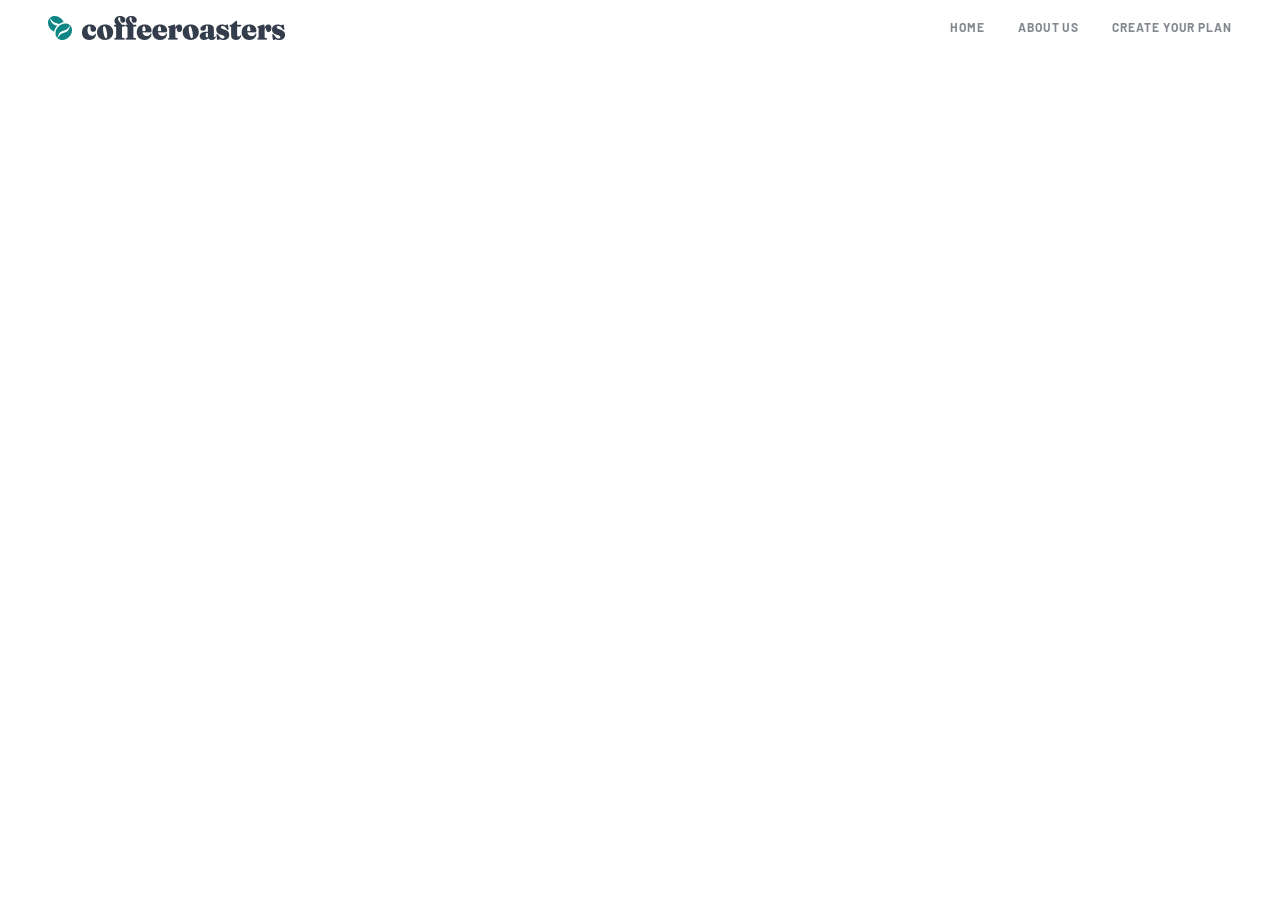
==== about.html @ ba3fd58d "about" ====
<!doctype html>
<html lang="en">
  <head>
    <meta charset="UTF-8" />
    <meta name="viewport" content="width=device-width, initial-scale=1.0" />
    <title>About us</title>
    <link rel="stylesheet" href="./about.css" />
  </head>
  <body>
    <header>
      <div class="container">
        <img src="./images/Logo.png" />
        <nav>
          <a>Home</a>
          <a>About Us</a>
          <a>Create Your plan</a>
        </nav>
        <img id="bar" src="./images/bars-solid-full.svg">
      </div>
    </header>
  </body>
</html>
---- about.css ----
@import url("https://fonts.googleapis.com/css2?family=Barlow:ital,wght@0,100;0,200;0,300;0,400;0,500;0,600;0,700;0,800;0,900;1,100;1,200;1,300;1,400;1,500;1,600;1,700;1,800;1,900&display=swap");

* {
  margin: 0%;
  padding: 0%;
  box-sizing: border-box;
  font-family: "Barlow", sans-serif;
}

header {
  display: flex;
  justify-content: center;

  .container {
    /* background-color: red; */
    width: 1269px;
    max-width: 95%;
    padding: 1rem;
    display: flex;
    justify-content: space-between;
    align-items: center;

    img {
      width: 237px;
      @media screen and (max-width:767px) {
        width: 160px;
      }
    }
    nav {
      display: flex;
      gap: 33px;

      @media screen and (max-width:767px) {
        display: none;
      }

      a {
        font-weight: 700;
        font-size: 12px;
        line-height: 130%;
        letter-spacing: 0.92px;
        text-transform: uppercase;
        color: var(--colors-neutral-500, rgba(131, 136, 143, 1));
;
      }
    }
    #bar{
        display: none;
        @media screen and (max-width:767px) {
        display: flex;
        width: 16px;
      }
    }
  }
}
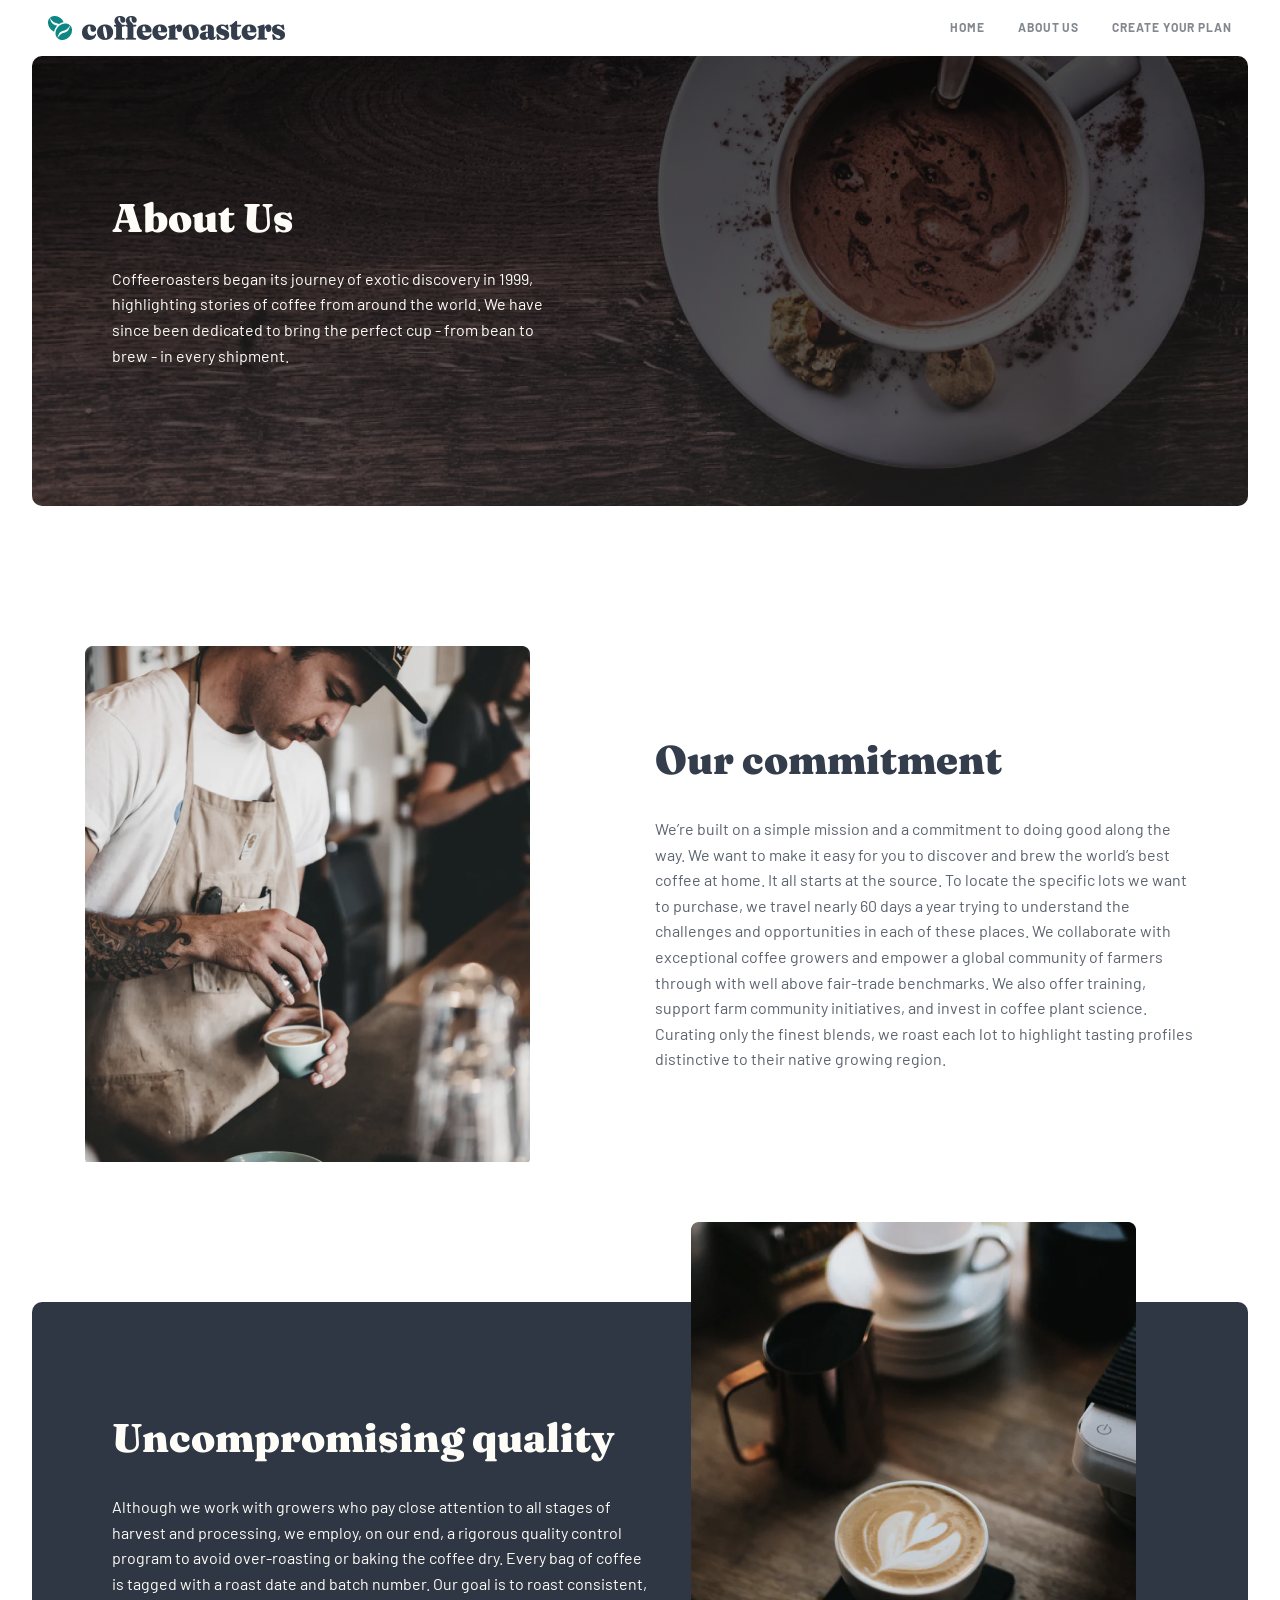
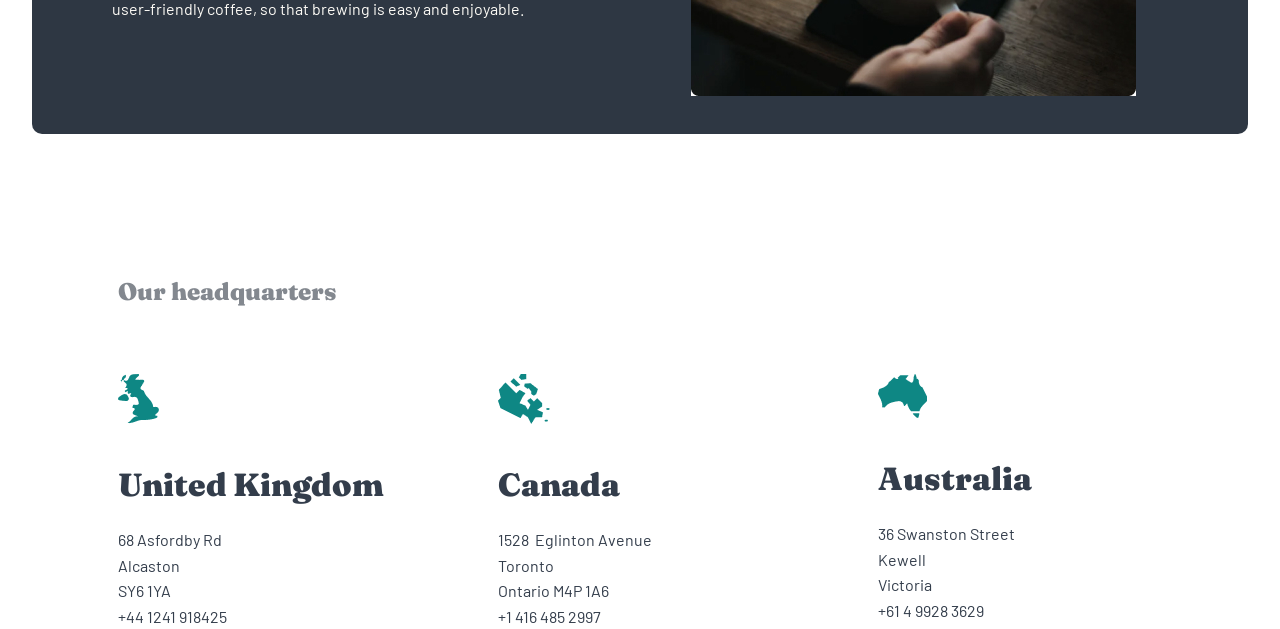
==== commit 3a4233c6: "about2" ====
--- a/about.html
+++ b/about.html
@@ -15,8 +15,95 @@
           <a>About Us</a>
           <a>Create Your plan</a>
         </nav>
-        <img id="bar" src="./images/bars-solid-full.svg">
+        <img id="bar" src="./images/bars-solid-full.svg" />
       </div>
     </header>
+    <div class="section1">
+      <div class="container1">
+        <div class="inner1">
+          <h1>About Us</h1>
+          <p>
+            Coffeeroasters began its journey of exotic discovery in 1999,
+            highlighting stories of coffee from around the world. We have since
+            been dedicated to bring the perfect cup - from bean to brew - in
+            every shipment.
+          </p>
+        </div>
+      </div>
+    </div>
+
+    <div class="section2">
+      <div class="container2">
+        <div id="left"></div>
+        <div id="right">
+          <h1>Our commitment</h1>
+          <p>
+            We’re built on a simple mission and a commitment to doing good along
+            the way. We want to make it easy for you to discover and brew the
+            world’s best coffee at home. It all starts at the source. To locate
+            the specific lots we want to purchase, we travel nearly 60 days a
+            year trying to understand the challenges and opportunities in each
+            of these places. We collaborate with exceptional coffee growers and
+            empower a global community of farmers through with well above
+            fair-trade benchmarks. We also offer training, support farm
+            community initiatives, and invest in coffee plant science. Curating
+            only the finest blends, we roast each lot to highlight tasting
+            profiles distinctive to their native growing region.
+          </p>
+        </div>
+      </div>
+    </div>
+    <div class="section3">
+      <div class="container3">
+        <div class="inner3">
+          <h1>Uncompromising quality</h1>
+          <p>
+            Although we work with growers who pay close attention to all stages
+            of harvest and processing, we employ, on our end, a rigorous quality
+            control program to avoid over-roasting or baking the coffee dry.
+            Every bag of coffee is tagged with a roast date and batch number.
+            Our goal is to roast consistent, user-friendly coffee, so that
+            brewing is easy and enjoyable.
+          </p>
+        </div>
+        <div id="soraa">
+          <img src="./images/Bitmap (2).jpg" />
+        </div>
+      </div>
+    </div>
+    <div class="section4">
+      <div class="container4">
+        <h1>Our headquarters</h1>
+        <div class="inner4">
+          <div class="son4">
+            <img src="./images/UK Map.png" />
+            <h1>United Kingdom</h1>
+            <pre>
+68 Asfordby Rd 
+Alcaston 
+SY6 1YA 
++44 1241 918425</pre>
+          </div>
+          <div class="son4">
+            <img src="./images/Canada Map.png" />
+            <h1>Canada</h1>
+            <pre>
+1528  Eglinton Avenue
+Toronto
+Ontario M4P 1A6
++1 416 485 2997</pre>
+          </div>
+          <div class="son4">
+            <img src="./images/Australia Map.png" />
+            <h1>Australia</h1>
+            <pre>
+36 Swanston Street
+Kewell
+Victoria
++61 4 9928 3629</pre>
+          </div>
+        </div>
+      </div>
+    </div>
   </body>
 </html>
--- a/about.css
+++ b/about.css
@@ -1,4 +1,5 @@
 @import url("https://fonts.googleapis.com/css2?family=Barlow:ital,wght@0,100;0,200;0,300;0,400;0,500;0,600;0,700;0,800;0,900;1,100;1,200;1,300;1,400;1,500;1,600;1,700;1,800;1,900&display=swap");
+@import url("https://fonts.googleapis.com/css2?family=Fraunces:ital,opsz,wght@0,9..144,100..900;1,9..144,100..900&display=swap");
 
 * {
   margin: 0%;
@@ -22,7 +23,7 @@
 
     img {
       width: 237px;
-      @media screen and (max-width:767px) {
+      @media screen and (max-width: 767px) {
         width: 160px;
       }
     }
@@ -30,7 +31,7 @@
       display: flex;
       gap: 33px;
 
-      @media screen and (max-width:767px) {
+      @media screen and (max-width: 767px) {
         display: none;
       }
 
@@ -41,15 +42,381 @@
         letter-spacing: 0.92px;
         text-transform: uppercase;
         color: var(--colors-neutral-500, rgba(131, 136, 143, 1));
-;
-      }
-    }
-    #bar{
-        display: none;
-        @media screen and (max-width:767px) {
+      }
+    }
+    #bar {
+      display: none;
+      @media screen and (max-width: 767px) {
         display: flex;
         width: 16px;
       }
     }
   }
 }
+
+.section1 {
+  /* background-color: brown; */
+  display: flex;
+  justify-content: center;
+  /* max-width: 100%; */
+  margin-bottom: 140px;
+
+  @media screen and (max-width: 767px) {
+    margin-bottom: 80px;
+  }
+
+  .container1 {
+    width: 1270px;
+    max-width: 95%;
+    /* background-color: blue; */
+    background-image:
+      linear-gradient(rgba(0, 0, 0, 0.5), rgba(42, 41, 41, 0.411)),
+      url("./images/About\ Image.png");
+    background-position: center;
+    background-size: cover;
+    min-height: 450px;
+    display: flex;
+    align-items: center;
+    padding-left: 80px;
+    border-radius: 10px;
+
+    @media screen and (max-width: 767px) {
+      display: flex;
+      justify-content: center;
+      align-items: center;
+      padding-left: 20px;
+      padding-right: 20px;
+    }
+
+    .inner1 {
+      display: flex;
+      flex-direction: column;
+      gap: 24px;
+
+      h1 {
+        width: 445px;
+        opacity: 1;
+
+        font-family: Fraunces;
+        font-weight: 900;
+        font-size: 40px;
+        line-height: 120%;
+        letter-spacing: 0px;
+        color: var(--colors-neutral-50, rgba(254, 252, 247, 1));
+
+        @media screen and (max-width: 767px) {
+          width: 303px;
+          opacity: 1;
+          font-family: Fraunces;
+          font-weight: 900;
+          font-size: 28px;
+          leading-trim: NONE;
+          line-height: 120%;
+          letter-spacing: 0px;
+          text-align: center;
+        }
+      }
+      p {
+        font-weight: 400;
+        font-size: 16px;
+        line-height: 160%;
+        letter-spacing: 0px;
+        width: 445px;
+        opacity: 1;
+        color: var(--colors-neutral-50, rgba(254, 252, 247, 1));
+
+        @media screen and (max-width: 767px) {
+          width: 303px;
+          opacity: 1;
+          font-weight: 400;
+          font-size: 16px;
+          leading-trim: NONE;
+          line-height: 160%;
+          letter-spacing: 0px;
+          text-align: center;
+        }
+      }
+    }
+  }
+}
+
+.section2 {
+  width: 100%;
+  /* background-color: rgb(236, 2, 2); */
+  display: flex;
+  justify-content: center;
+  margin-bottom: 140px;
+
+  @media screen and (max-width: 767px) {
+    /* width: 100%; */
+    display: flex;
+    flex-direction: column;
+    justify-content: center;
+    align-items: center;
+    margin-bottom: 80px;
+  }
+
+  .container2 {
+    width: 1110px;
+    max-width: 95%;
+    /* background-color: rgb(30, 134, 225); */
+    display: flex;
+    @media screen and (max-width: 767px) {
+      display: flex;
+      flex-direction: column;
+      gap: 48px;
+    }
+
+    #left {
+      width: 445px;
+      background-image: url("./images/Bitmap.jpg");
+      background-size: cover;
+
+      @media screen and (max-width: 767px) {
+        width: 100%;
+        height: 400px;
+        opacity: 1;
+        background-image: url("./images/Bitmap.jpg");
+        background-size: cover;
+      }
+    }
+    #right {
+      display: flex;
+      flex-direction: column;
+      padding: 90px 0px 90px 125px;
+      gap: 32px;
+
+      @media screen and (max-width: 767px) {
+        /* width: 100%; */
+        display: flex;
+        flex-direction: column;
+        justify-content: center;
+        align-items: center;
+        padding: 0%;
+      }
+
+      h1 {
+        width: 540px;
+        font-family: Fraunces;
+        font-weight: 900;
+        font-size: 40px;
+        line-height: 120%;
+        letter-spacing: 0px;
+        color: var(--colors-neutral-900, rgba(51, 61, 75, 1));
+
+        @media screen and (max-width: 767px) {
+          font-family: Fraunces;
+          font-weight: 900;
+          font-size: 28px;
+          line-height: 120%;
+          letter-spacing: 0px;
+          text-align: center;
+          width: 343px;
+        }
+      }
+      p {
+        width: 540px;
+        opacity: 0.8;
+        font-weight: 400;
+        font-size: 16px;
+        line-height: 160%;
+        letter-spacing: 0px;
+        color: var(--colors-neutral-900, rgba(51, 61, 75, 1));
+
+        @media screen and (max-width: 767px) {
+          width: 343px;
+          opacity: 0.8;
+          font-weight: 400;
+          font-size: 16px;
+          line-height: 160%;
+          letter-spacing: 0px;
+          text-align: center;
+        }
+      }
+    }
+  }
+}
+.section3 {
+  width: 100%;
+  /* height: 50vh; */
+  /* background-color: red; */
+  margin-bottom: 140px;
+  display: flex;
+  justify-content: center;
+  @media screen and (max-width: 767px) {
+    max-width: 100%;
+    margin-top: 80px;
+    margin-bottom: 50px;
+  }
+
+  .container3 {
+    width: 1280px;
+    max-width: 95%;
+    background-color: aqua;
+    display: flex;
+    align-items: center;
+    padding-top: 112px;
+    padding-bottom: 112px;
+    padding-left: 80px;
+    background-color: #2e3743;
+    border-radius: 10px;
+    position: relative;
+
+    @media screen and (max-width: 767px) {
+      display: flex;
+      flex-direction: column;
+      justify-content: center;
+      align-items: center;
+      padding: 0%;
+      gap: 38px;
+      padding-top: 50px;
+      padding-bottom: 50px;
+      position: relative;
+    }
+
+    .inner3 {
+      width: 540px;
+      max-width: 95%;
+      display: flex;
+      flex-direction: column;
+      gap: 32px;
+
+      @media screen and (max-width: 767px) {
+        /* width: 100%; */
+        display: flex;
+        flex-direction: column;
+        justify-content: center;
+        align-items: center;
+        padding: 0%;
+      }
+
+      h1 {
+        font-family: Fraunces;
+        font-weight: 900;
+        font-size: 40px;
+        line-height: 120%;
+        letter-spacing: 0px;
+        width: 540px;
+        color: var(--colors-neutral-50, rgba(254, 252, 247, 1));
+
+        @media screen and (max-width: 767px) {
+          width: 303px;
+          font-family: Fraunces;
+          font-weight: 900;
+          font-size: 32px;
+          leading-trim: NONE;
+          line-height: 140%;
+          letter-spacing: 0px;
+          text-align: center;
+        }
+      }
+      p {
+        font-weight: 400;
+        font-size: 16px;
+        line-height: 160%;
+        letter-spacing: 0px;
+        width: 540px;
+        color: var(--colors-neutral-50, rgba(254, 252, 247, 1));
+
+        @media screen and (max-width: 767px) {
+          font-weight: 400;
+          font-size: 16px;
+          leading-trim: NONE;
+          line-height: 160%;
+          letter-spacing: 0px;
+          text-align: center;
+          width: 303px;
+          opacity: 0.8;
+        }
+      }
+    }
+    #soraa {
+      width: 445px;
+      height: 100%;
+      opacity: 1;
+      background-color: blue;
+      position: absolute;
+      top: -5rem;
+      right: 7rem;
+
+      @media screen and (max-width: 767px) {
+        display: none;
+      }
+    }
+  }
+}
+.section4 {
+  width: 100%;
+  /* height: 60vh; */
+  /* background-color: #2e3743; */
+  display: flex;
+  justify-content: center;
+
+  .container4 {
+    width: 1045px;
+    max-width: 95%;
+    /* height: 100%; */
+    /* background-color: rgb(232, 99, 4); */
+    display: flex;
+    flex-direction: column;
+    gap: 64px;
+
+    @media screen and (max-width: 767px) {
+      display: flex;
+      flex-direction: column;
+      justify-content: center;
+      align-items: center;
+    }
+
+    h1 {
+      font-family: Fraunces;
+      font-weight: 900;
+      font-size: 24px;
+      line-height: 150%;
+      letter-spacing: 0px;
+      color: var(--colors-neutral-500, rgba(131, 136, 143, 1));
+    }
+    .inner4 {
+      width: 100%;
+      /* background-color: yellow; */
+      display: flex;
+      justify-content: space-between;
+      gap: 95px;
+
+      @media screen and (max-width: 767px) {
+        display: flex;
+        flex-direction: column;
+        justify-content: center;
+        align-items: center;
+      }
+
+      .son4 {
+        /* background-color: blue; */
+        width: 285px;
+        @media screen and (max-width: 767px) {
+          display: flex;
+          flex-direction: column;
+          justify-content: center;
+          align-items: center;
+        }
+        h1 {
+          font-family: Fraunces;
+          font-weight: 900;
+          font-size: 32px;
+          line-height: 113%;
+          letter-spacing: 0px;
+          color: var(--colors-neutral-900, rgba(51, 61, 75, 1));
+          padding-top: 40px;
+          padding-bottom: 24px;
+        }
+        pre {
+          font-weight: 400;
+          font-size: 16px;
+          line-height: 160%;
+          letter-spacing: 0px;
+          color: var(--colors-neutral-900, rgba(51, 61, 75, 1));
+        }
+      }
+    }
+  }
+}
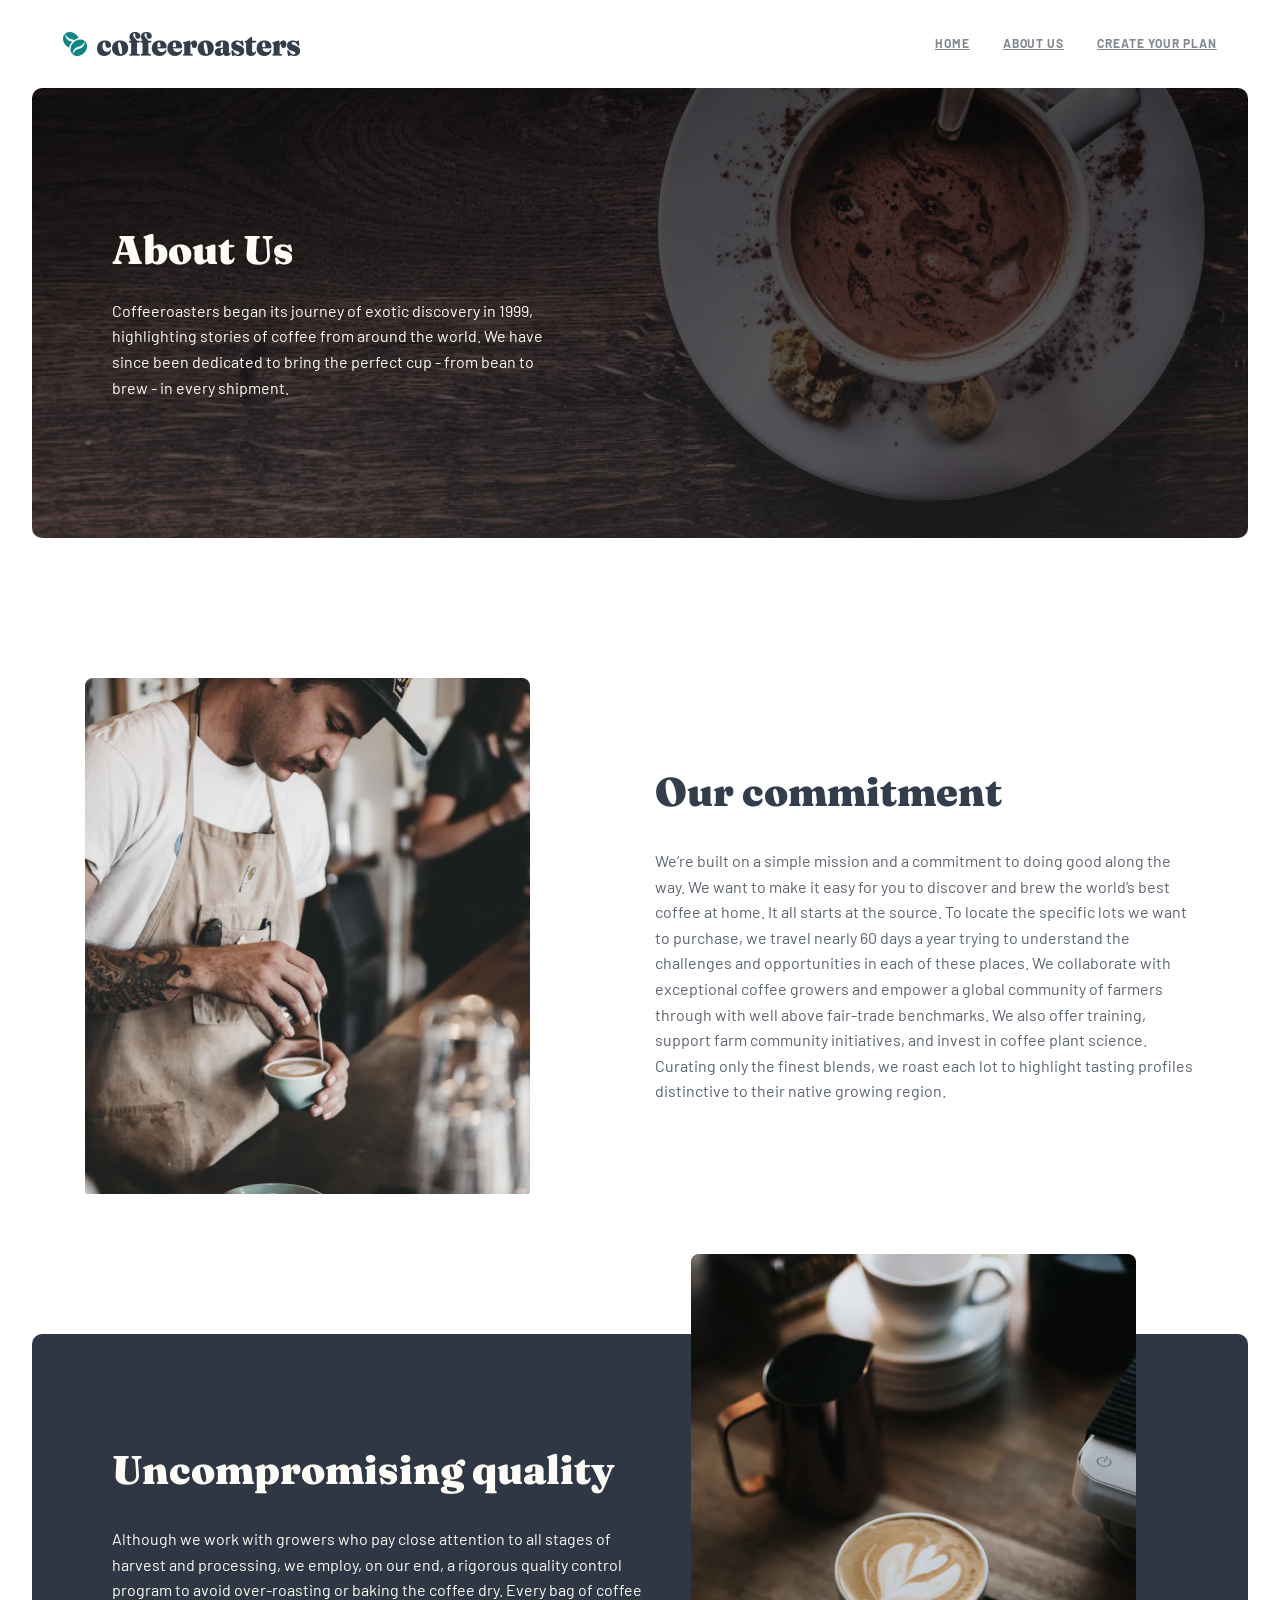
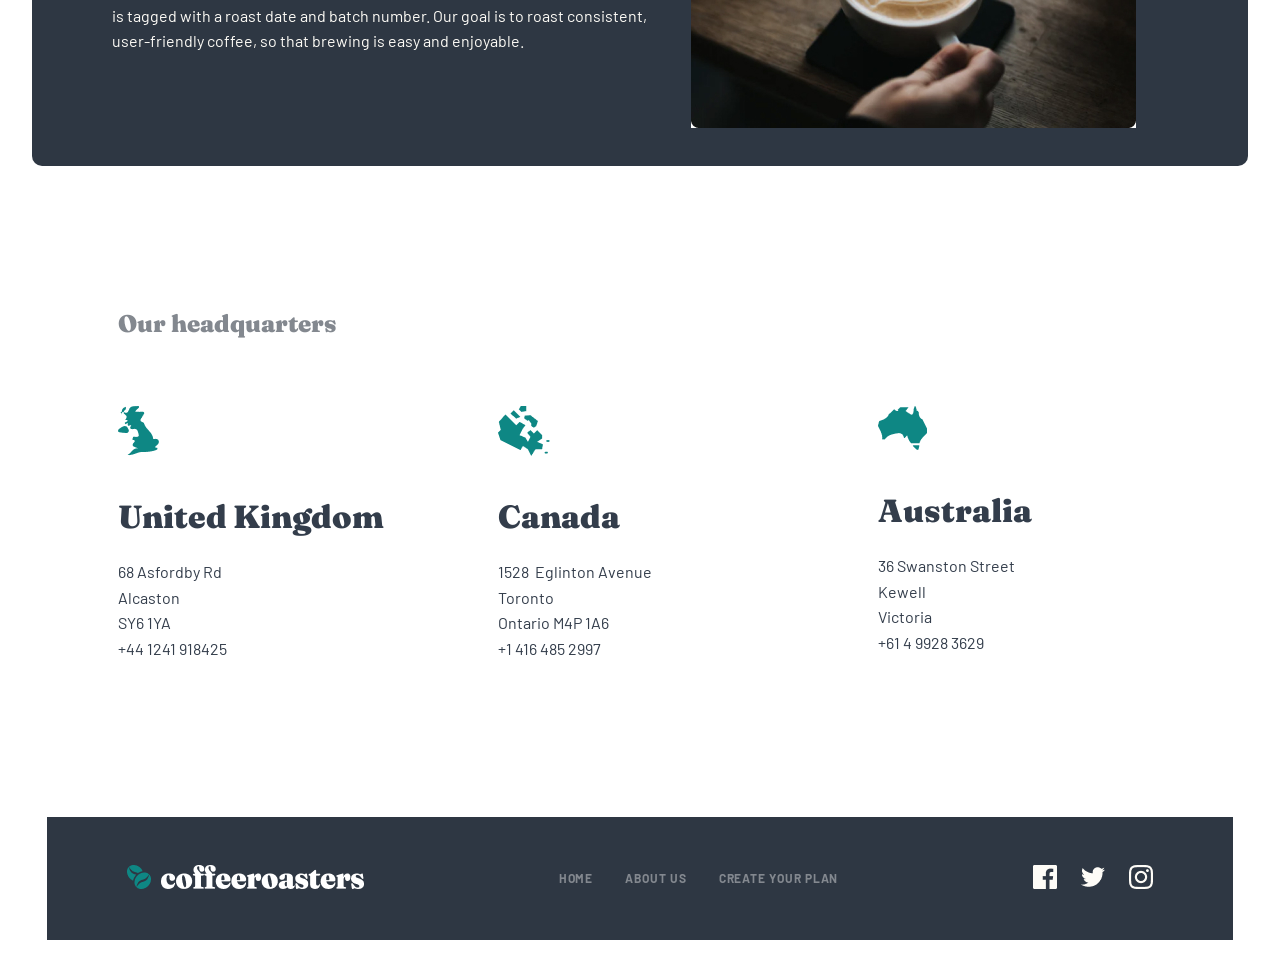
==== commit a0841f16: "aboutbar" ====
--- a/about.html
+++ b/about.html
@@ -10,12 +10,22 @@
     <header>
       <div class="container">
         <img src="./images/Logo.png" />
-        <nav>
-          <a>Home</a>
-          <a>About Us</a>
-          <a>Create Your plan</a>
+        <nav id="navMenu">
+          <div class="glass-radio-group">
+            <a href="./index.html">Home</a>
+            <a href="./about.html">About US</a>
+            <a href="./about.html">Create your plan</a>
+          </div>
         </nav>
-        <img id="bar" src="./images/bars-solid-full.svg" />
+        <div id="bar">
+          <!-- From Uiverse.io by Cevorob -->
+          <label class="burger" for="burger">
+            <input type="checkbox" id="burger" />
+            <span></span>
+            <span></span>
+            <span></span>
+          </label>
+        </div>
       </div>
     </header>
     <div class="section1">
@@ -82,7 +92,8 @@
 68 Asfordby Rd 
 Alcaston 
 SY6 1YA 
-+44 1241 918425</pre>
++44 1241 918425</pre
+            >
           </div>
           <div class="son4">
             <img src="./images/Canada Map.png" />
@@ -91,7 +102,8 @@
 1528  Eglinton Avenue
 Toronto
 Ontario M4P 1A6
-+1 416 485 2997</pre>
++1 416 485 2997</pre
+            >
           </div>
           <div class="son4">
             <img src="./images/Australia Map.png" />
@@ -100,10 +112,27 @@
 36 Swanston Street
 Kewell
 Victoria
-+61 4 9928 3629</pre>
++61 4 9928 3629</pre
+            >
           </div>
         </div>
       </div>
     </div>
+    <footer>
+      <div class="innerf">
+        <div class="container5">
+          <div class="logo5"><img src="./images/Footer Logo.png" /></div>
+          <div class="nav5">
+            <a>Home</a>
+            <a>About Us</a>
+            <a>Create your plan</a>
+          </div>
+          <div class="social">
+            <img src="./images/Footer Social Icons.png" />
+          </div>
+        </div>
+      </div>
+    </footer>
+    <script src="./script.js"></script>
   </body>
 </html>
--- a/about.css
+++ b/about.css
@@ -11,6 +11,7 @@
 header {
   display: flex;
   justify-content: center;
+  padding: 1rem;
 
   .container {
     /* background-color: red; */
@@ -27,28 +28,143 @@
         width: 160px;
       }
     }
-    nav {
-      display: flex;
-      gap: 33px;
-
-      @media screen and (max-width: 767px) {
+    #navMenu {
+      display: flex;
+      align-items: center;
+      /* gap: 40px; */
+
+      @media screen and (max-width: 767px) {
+        position: absolute;
+        top: 35px;
+        right: 0px;
+        padding: 10px;
+        border-radius: 10px;
+        box-shadow: 0 5px 15px rgba(0, 0, 0, 0.2);
+        margin-right: 10px;
+        margin-top: 22px;
         display: none;
-      }
-
+        flex-direction: column;
+        gap: 10px;
+        width: 150px;
+      }
       a {
         font-weight: 700;
         font-size: 12px;
         line-height: 130%;
         letter-spacing: 0.92px;
         text-transform: uppercase;
-        color: var(--colors-neutral-500, rgba(131, 136, 143, 1));
-      }
-    }
+        color: #83888f;
+        @media screen and (max-width: 767px) {
+          color: rgb(77, 73, 73);
+        }
+        &:hover {
+          color: black;
+        }
+      }
+      .glass-radio-group {
+        color: #3d3d3d;
+        display: flex;
+        gap: 33px;
+      }
+    }
+    #navMenu.active {
+      display: flex;
+      flex-direction: column;
+      @media screen and (max-width: 767px) {
+        .glass-radio-group {
+          display: flex;
+          flex-direction: column;
+          background: #d1c8c02e;
+          border-radius: 16px;
+          backdrop-filter: blur(12px);
+          overflow: hidden;
+          width: 160px;
+          padding: 5px;
+          margin-right: 2rem;
+        }
+
+        .glass-radio-group a {
+          text-decoration: none;
+          color: #000000;
+          /* padding: 1px; */
+          text-align: center;
+          font-weight: 600;
+          transition: 0.3s;
+        }
+
+        .glass-radio-group a:hover {
+          /* background: linear-gradient(135deg, #ffd70055, #ffcc00); */
+          color: white;
+        }
+      }
+    }
+
     #bar {
       display: none;
       @media screen and (max-width: 767px) {
+        width: 16px;
+        opacity: 1;
         display: flex;
-        width: 16px;
+        align-items: center;
+      }
+      .burger {
+        position: relative;
+        width: 90%;
+        height: 15px;
+        background: transparent;
+        cursor: pointer;
+        display: block;
+      }
+
+      .burger input {
+        display: none;
+      }
+
+      .burger span {
+        display: block;
+        position: absolute;
+        height: 2px;
+        width: 100%;
+        background: black;
+        border-radius: 9px;
+        opacity: 1;
+        left: 0;
+        transform: rotate(0deg);
+        transition: 0.25s ease-in-out;
+      }
+
+      .burger span:nth-of-type(1) {
+        top: 0px;
+        transform-origin: left center;
+      }
+
+      .burger span:nth-of-type(2) {
+        top: 50%;
+        transform: translateY(-50%);
+        transform-origin: left center;
+      }
+
+      .burger span:nth-of-type(3) {
+        top: 100%;
+        transform-origin: left center;
+        transform: translateY(-100%);
+      }
+
+      .burger input:checked ~ span:nth-of-type(1) {
+        transform: rotate(45deg);
+        top: 0px;
+        left: 5px;
+      }
+
+      .burger input:checked ~ span:nth-of-type(2) {
+        width: 0%;
+        opacity: 0;
+      }
+
+      .burger input:checked ~ span:nth-of-type(3) {
+        transform: rotate(-45deg);
+        top: 28px;
+        left: 5px;
       }
     }
   }
@@ -351,12 +467,14 @@
   /* background-color: #2e3743; */
   display: flex;
   justify-content: center;
+  margin-bottom: 140px;
+  @media screen and (max-width: 767px) {
+    margin-bottom: 80px;
+  }
 
   .container4 {
     width: 1045px;
     max-width: 95%;
-    /* height: 100%; */
-    /* background-color: rgb(232, 99, 4); */
     display: flex;
     flex-direction: column;
     gap: 64px;
@@ -420,3 +538,77 @@
     }
   }
 }
+footer {
+  /* width: 100%; */
+  padding: 1rem;
+  display: flex;
+  justify-content: center;
+  .innerf {
+    width: 95%;
+    /* height: 50vh; */
+    background-color: #2e3743;
+    padding: 48px 80px;
+    @media screen and (max-width: 767px) {
+      display: flex;
+      flex-direction: column;
+      align-items: center;
+      text-align: center;
+      padding: 0px;
+    }
+    .container5 {
+      display: flex;
+      justify-content: space-between;
+      align-items: center;
+      @media screen and (max-width: 767px) {
+        display: flex;
+        flex-direction: column;
+        align-items: center;
+        gap: 30px;
+        text-align: center;
+        width: 100%;
+        padding-top: 40px;
+        padding-bottom: 40px;
+      }
+      .logo5 {
+        img {
+          @media screen and (max-width: 767px) {
+            width: 160px;
+          }
+        }
+      }
+
+      .nav5 {
+        display: flex;
+        gap: 32px;
+        @media screen and (max-width: 767px) {
+          display: flex;
+          align-items: center;
+          text-align: center;
+          flex-direction: row;
+          flex-wrap: wrap;
+        }
+        a {
+          font-weight: 700;
+          font-size: 12px;
+          line-height: 130%;
+          letter-spacing: 0.92px;
+          text-transform: uppercase;
+          color: var(--colors-neutral-500, rgba(131, 136, 143, 1));
+          &:hover {
+            color: aliceblue;
+          }
+
+          @media screen and (max-width: 767px) {
+            font-weight: 700;
+            font-size: 12px;
+            leading-trim: NONE;
+            line-height: 130%;
+            letter-spacing: 0.92px;
+            text-transform: uppercase;
+            text-align: center;
+          }
+        }
+      }
+    }
+  }
+}
